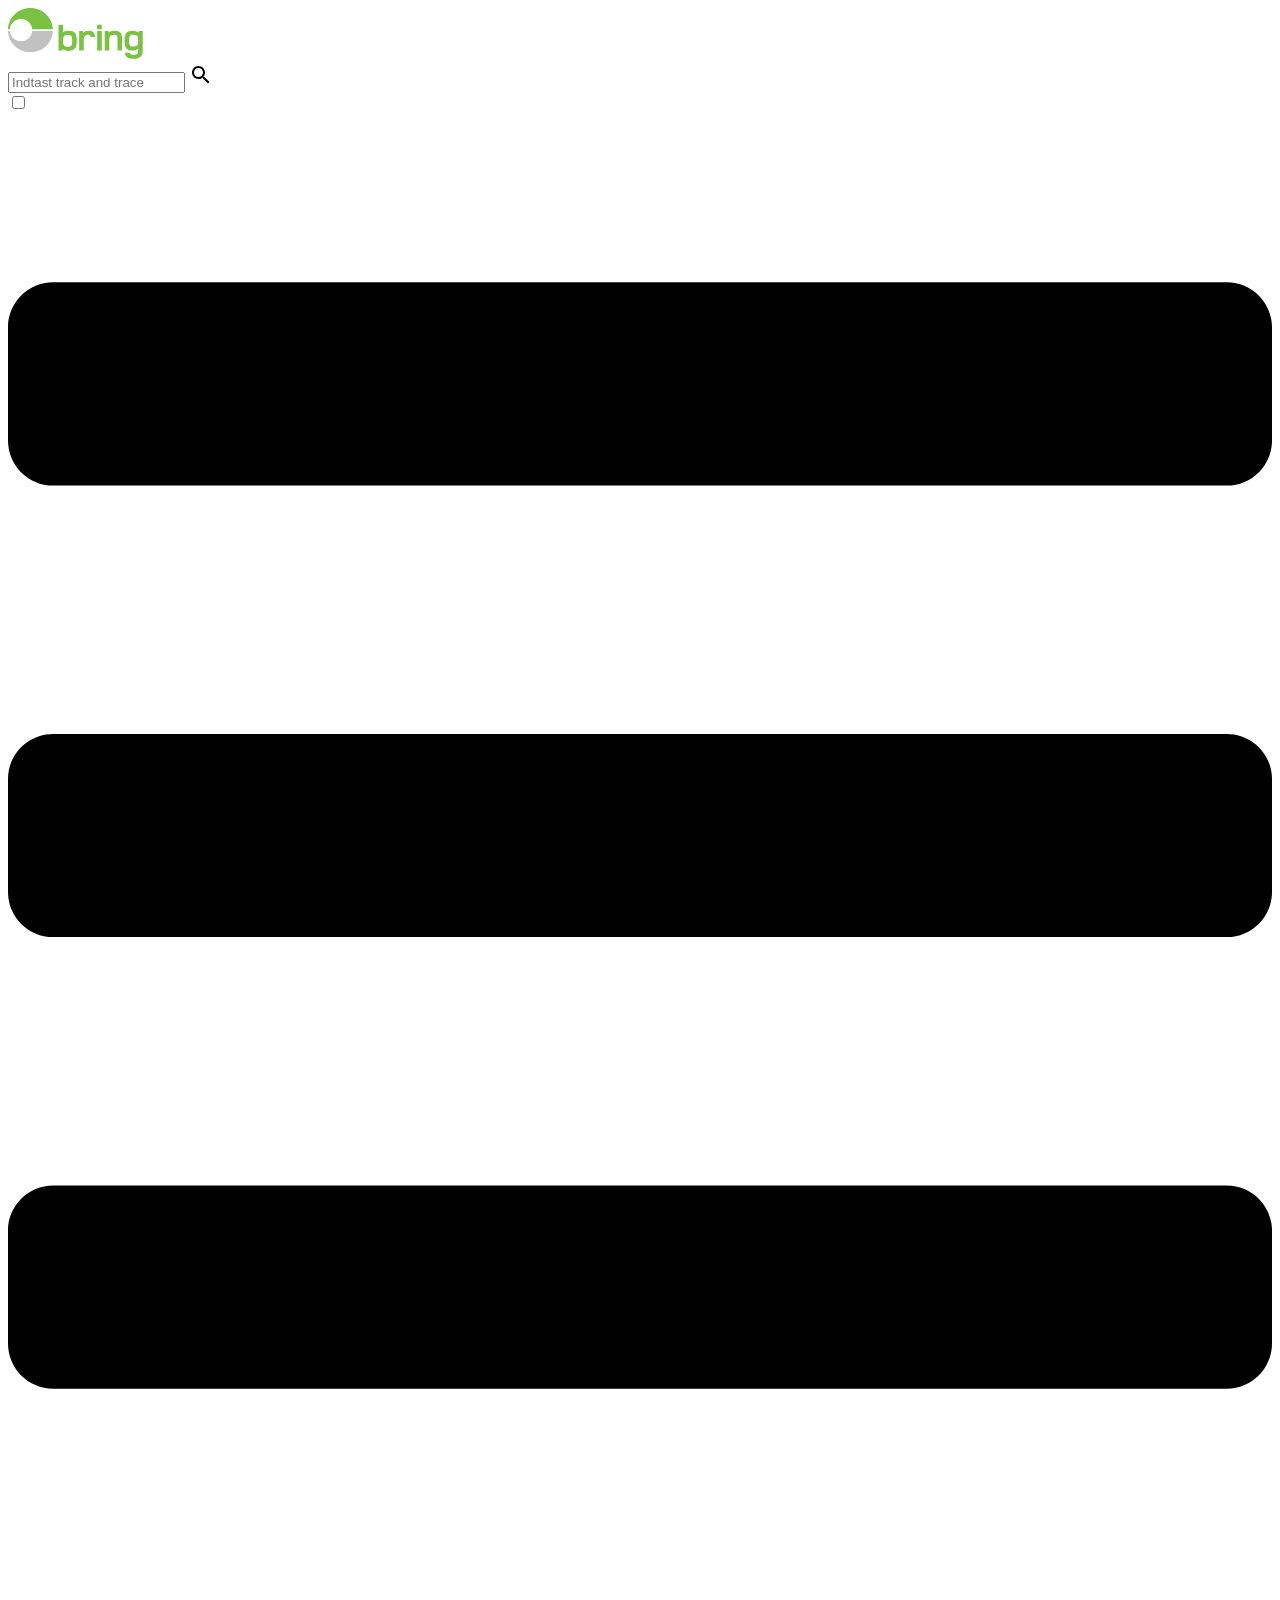
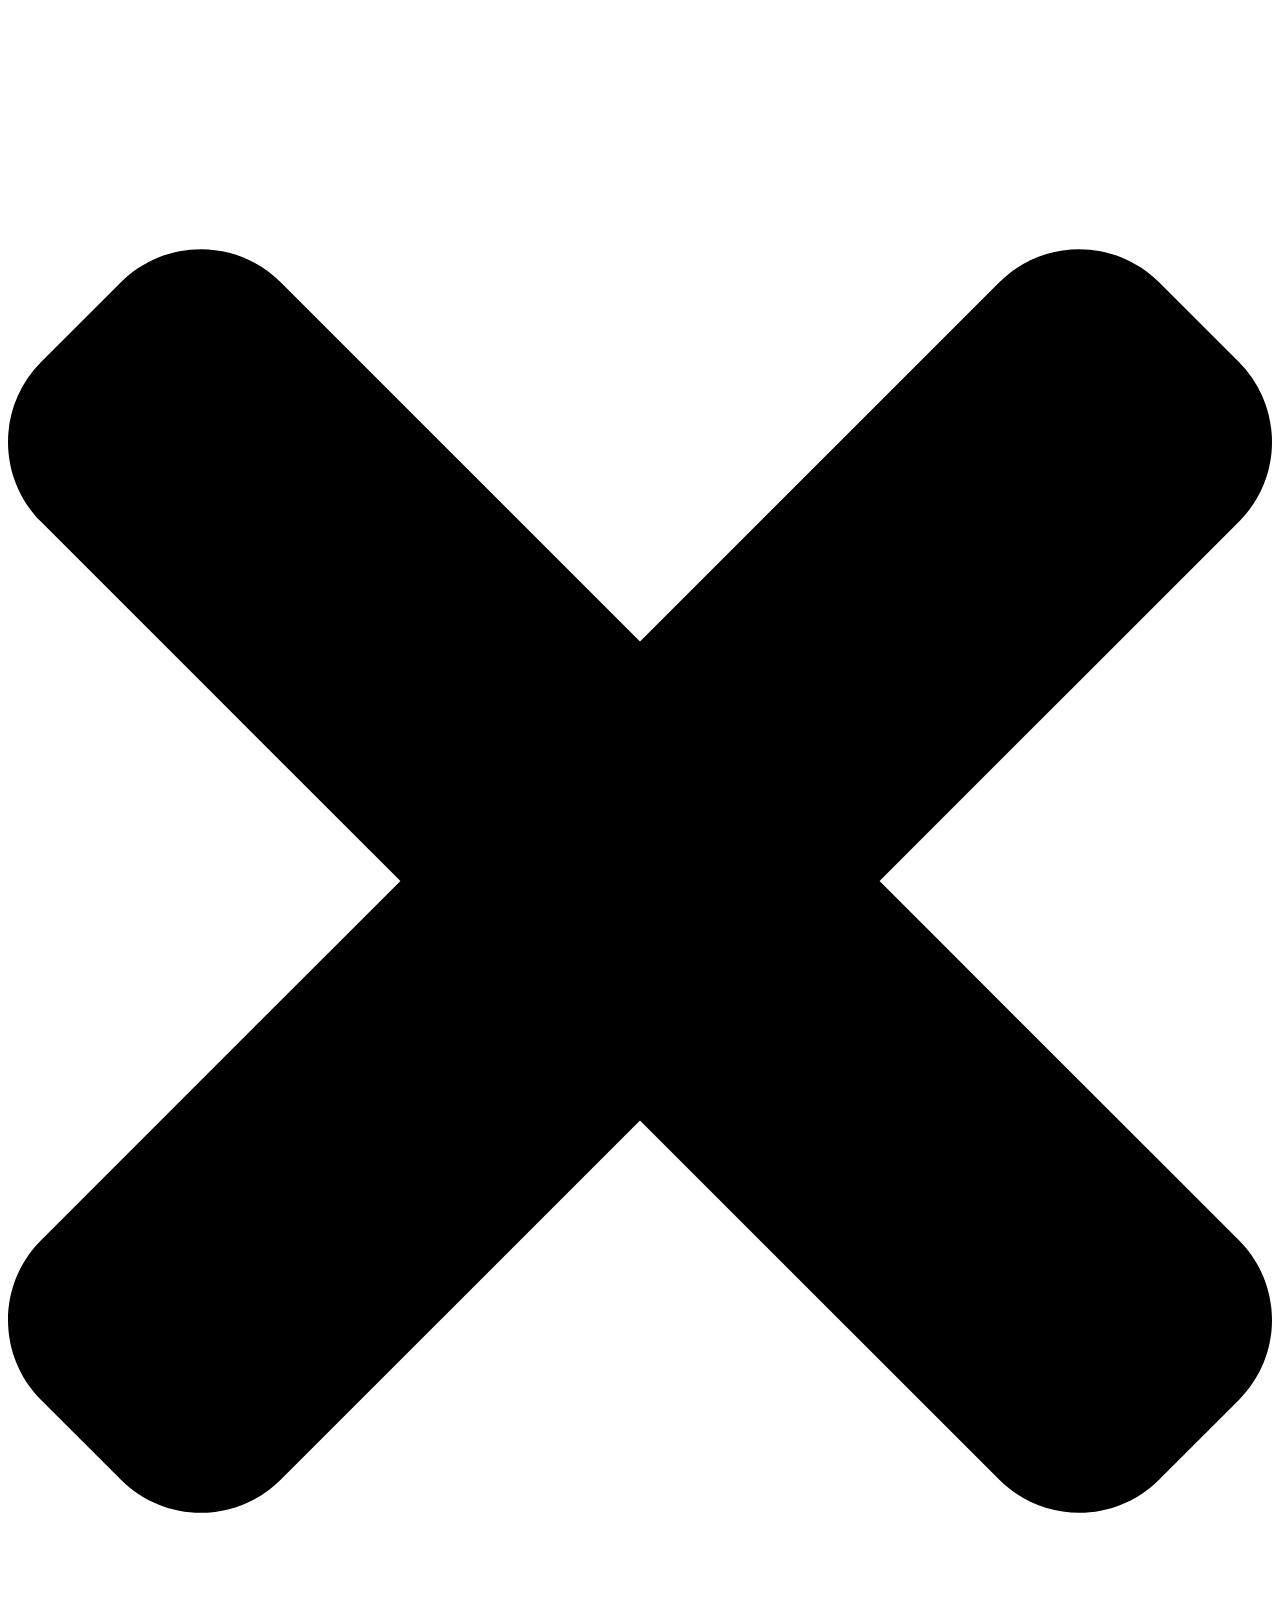
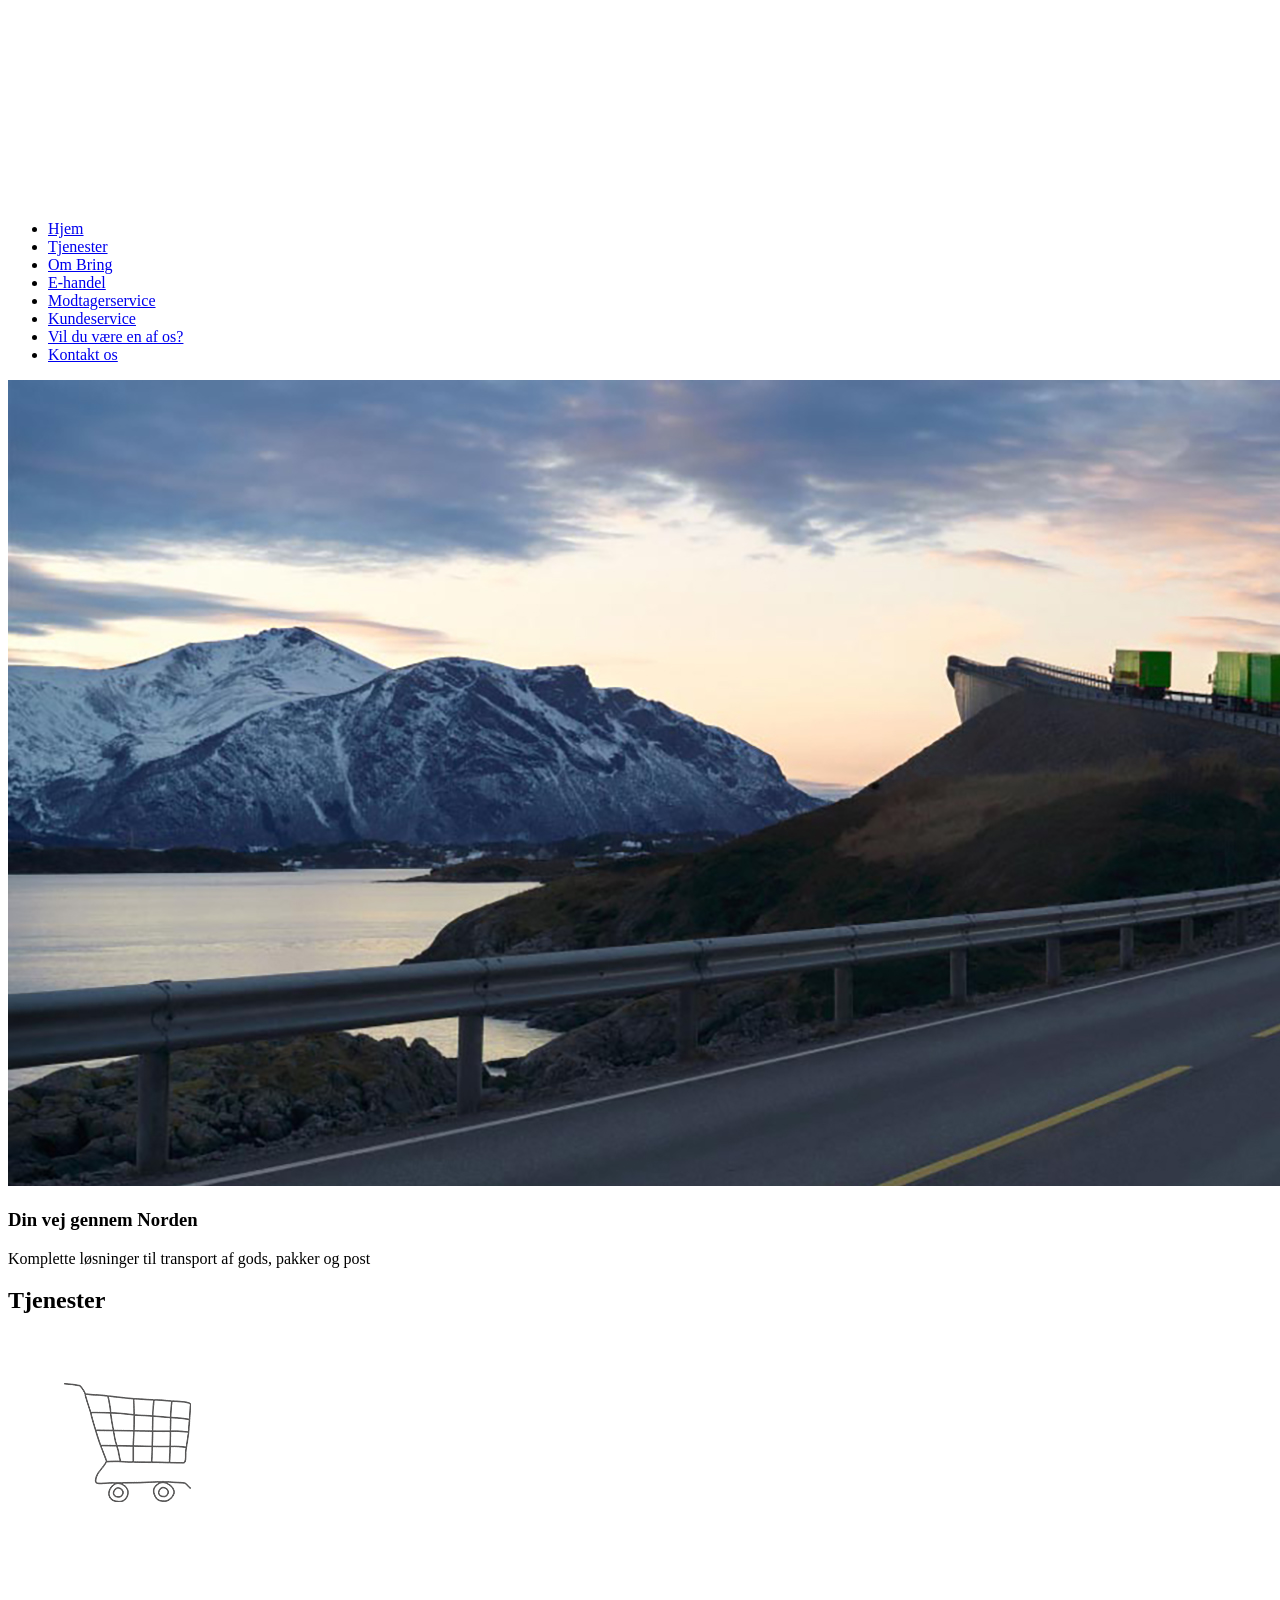
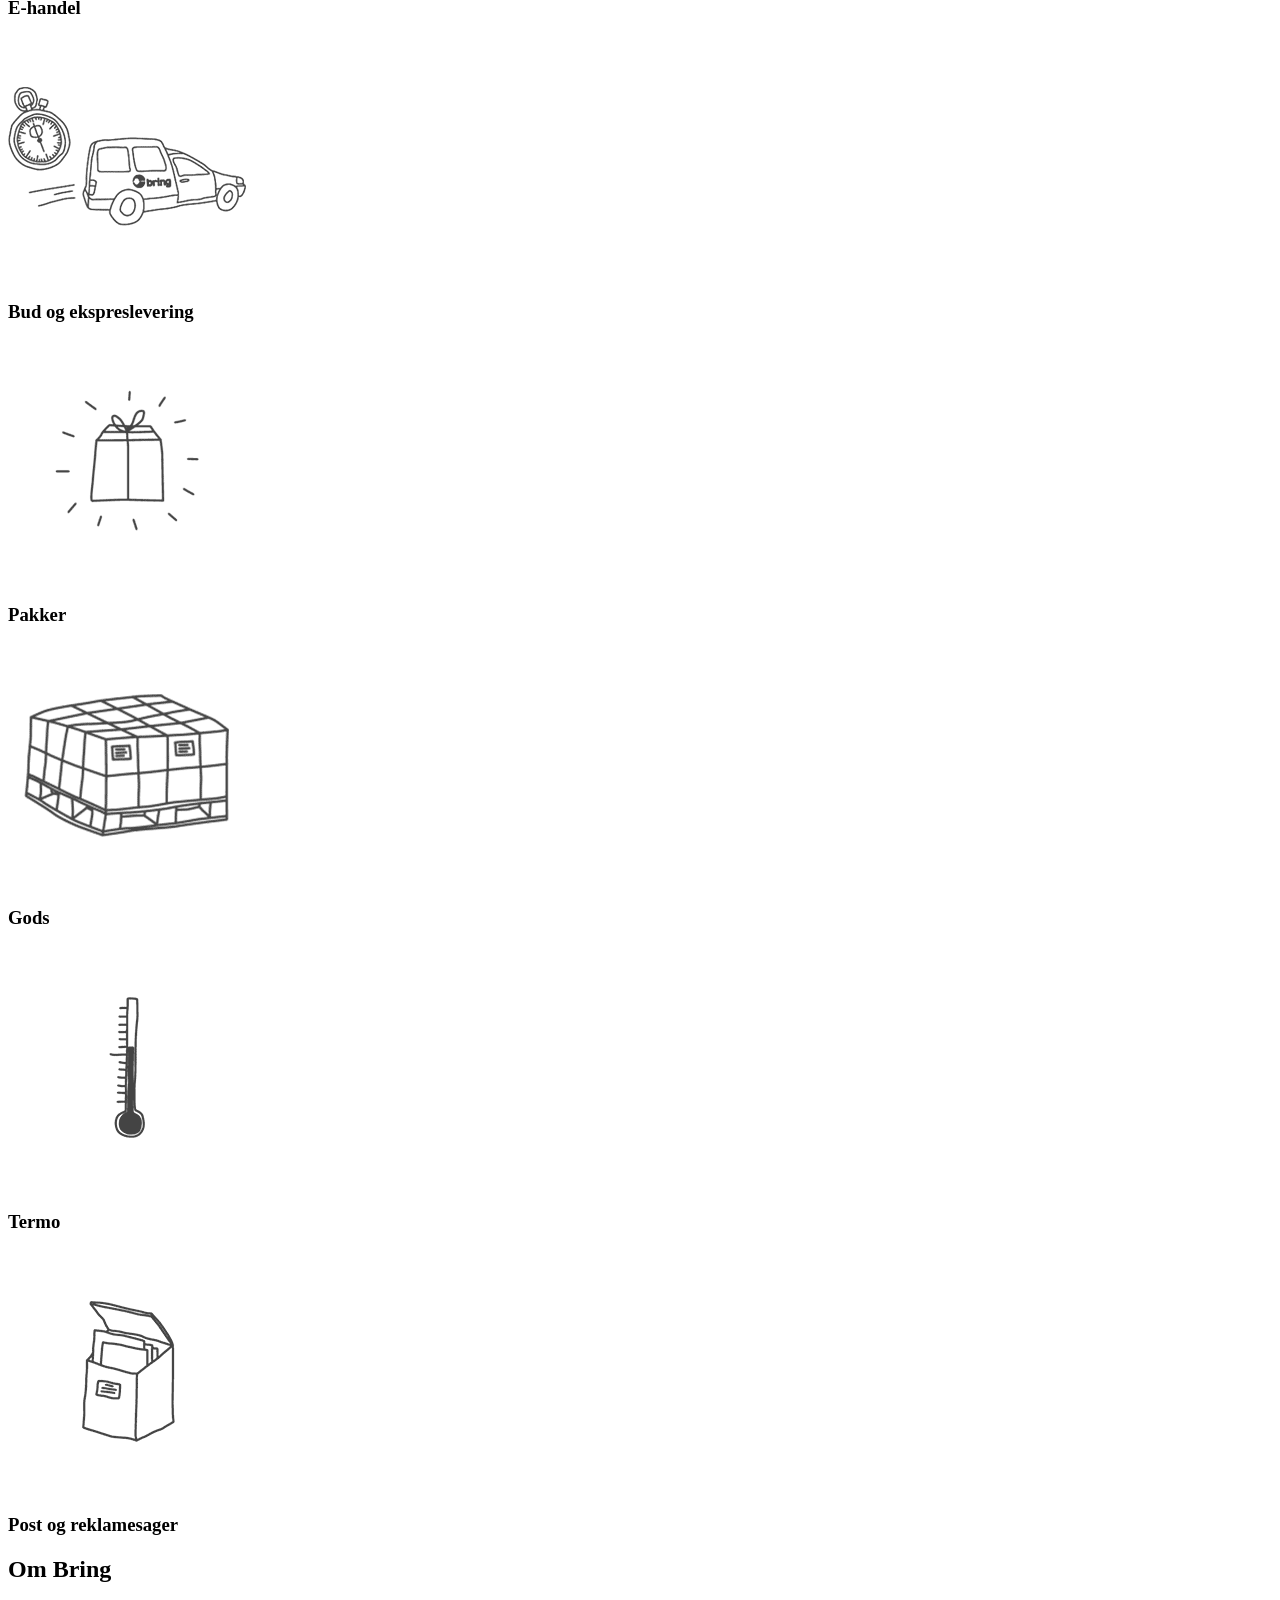
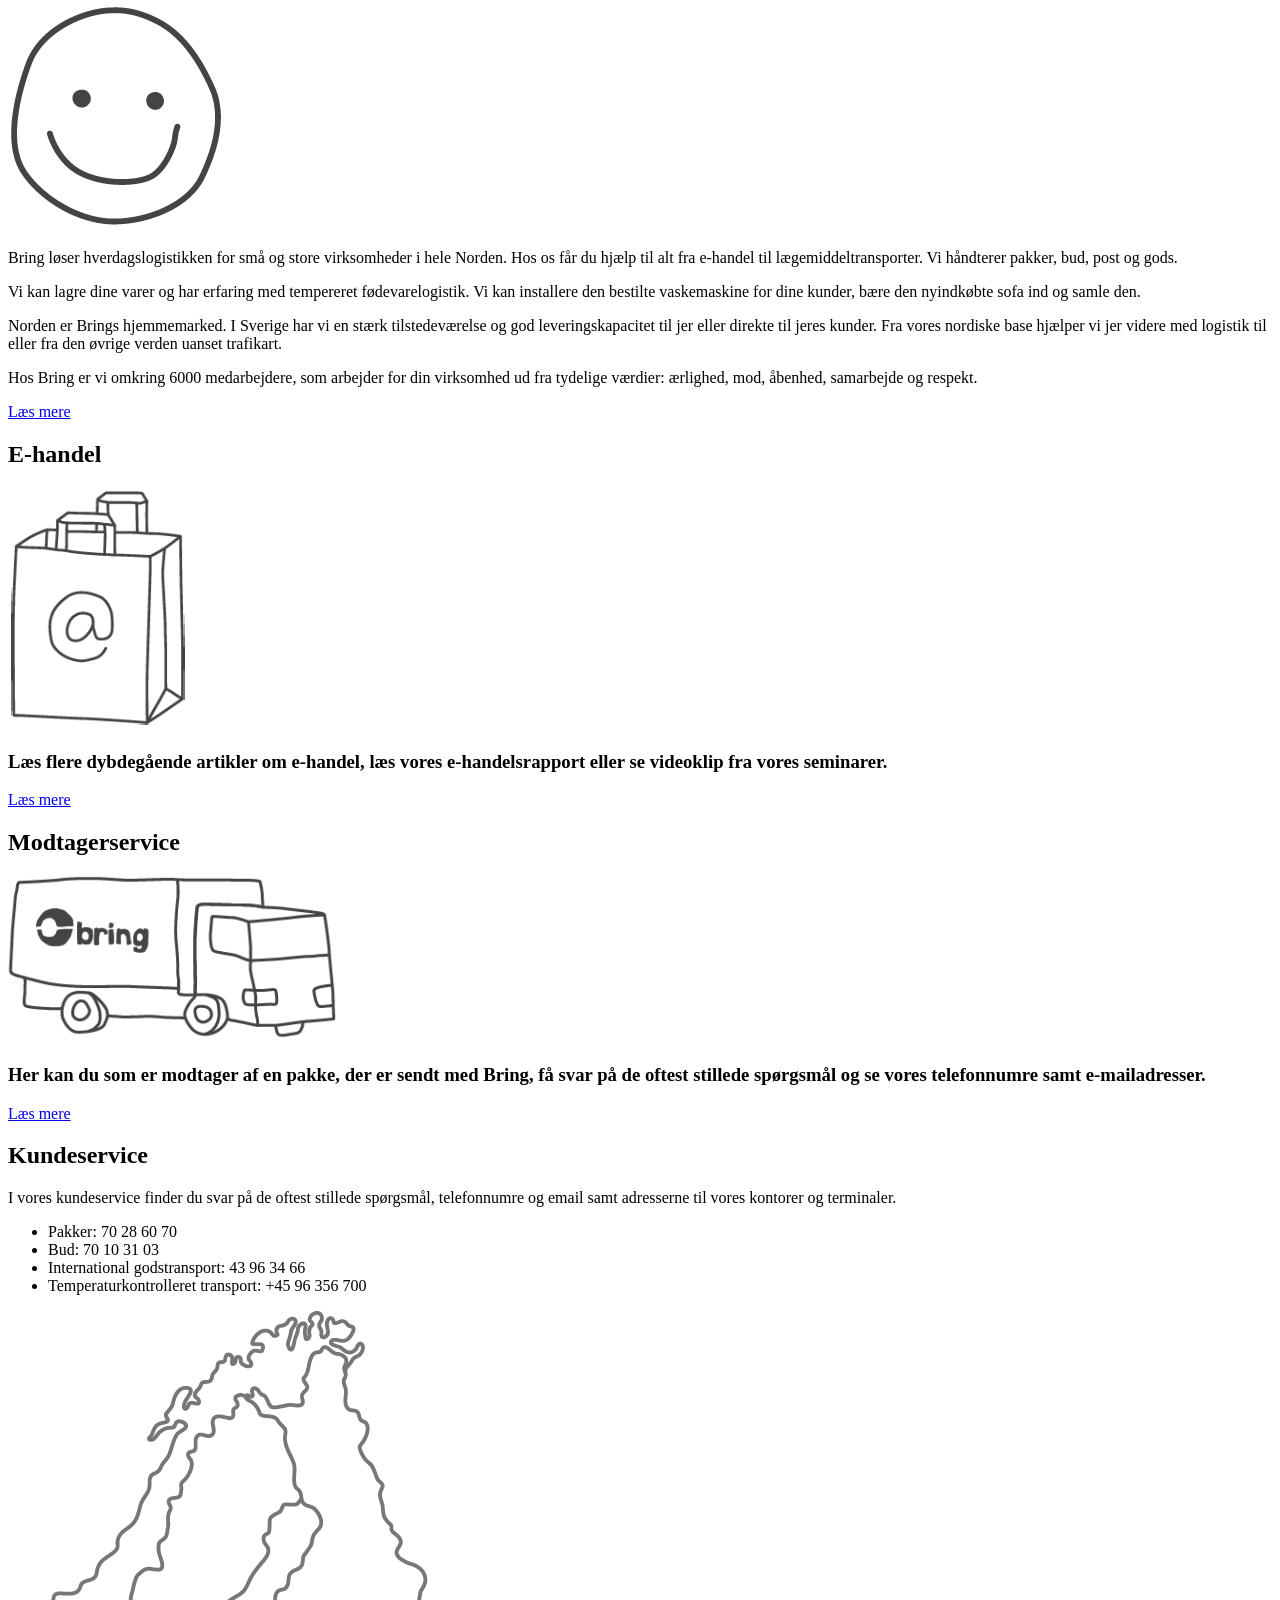
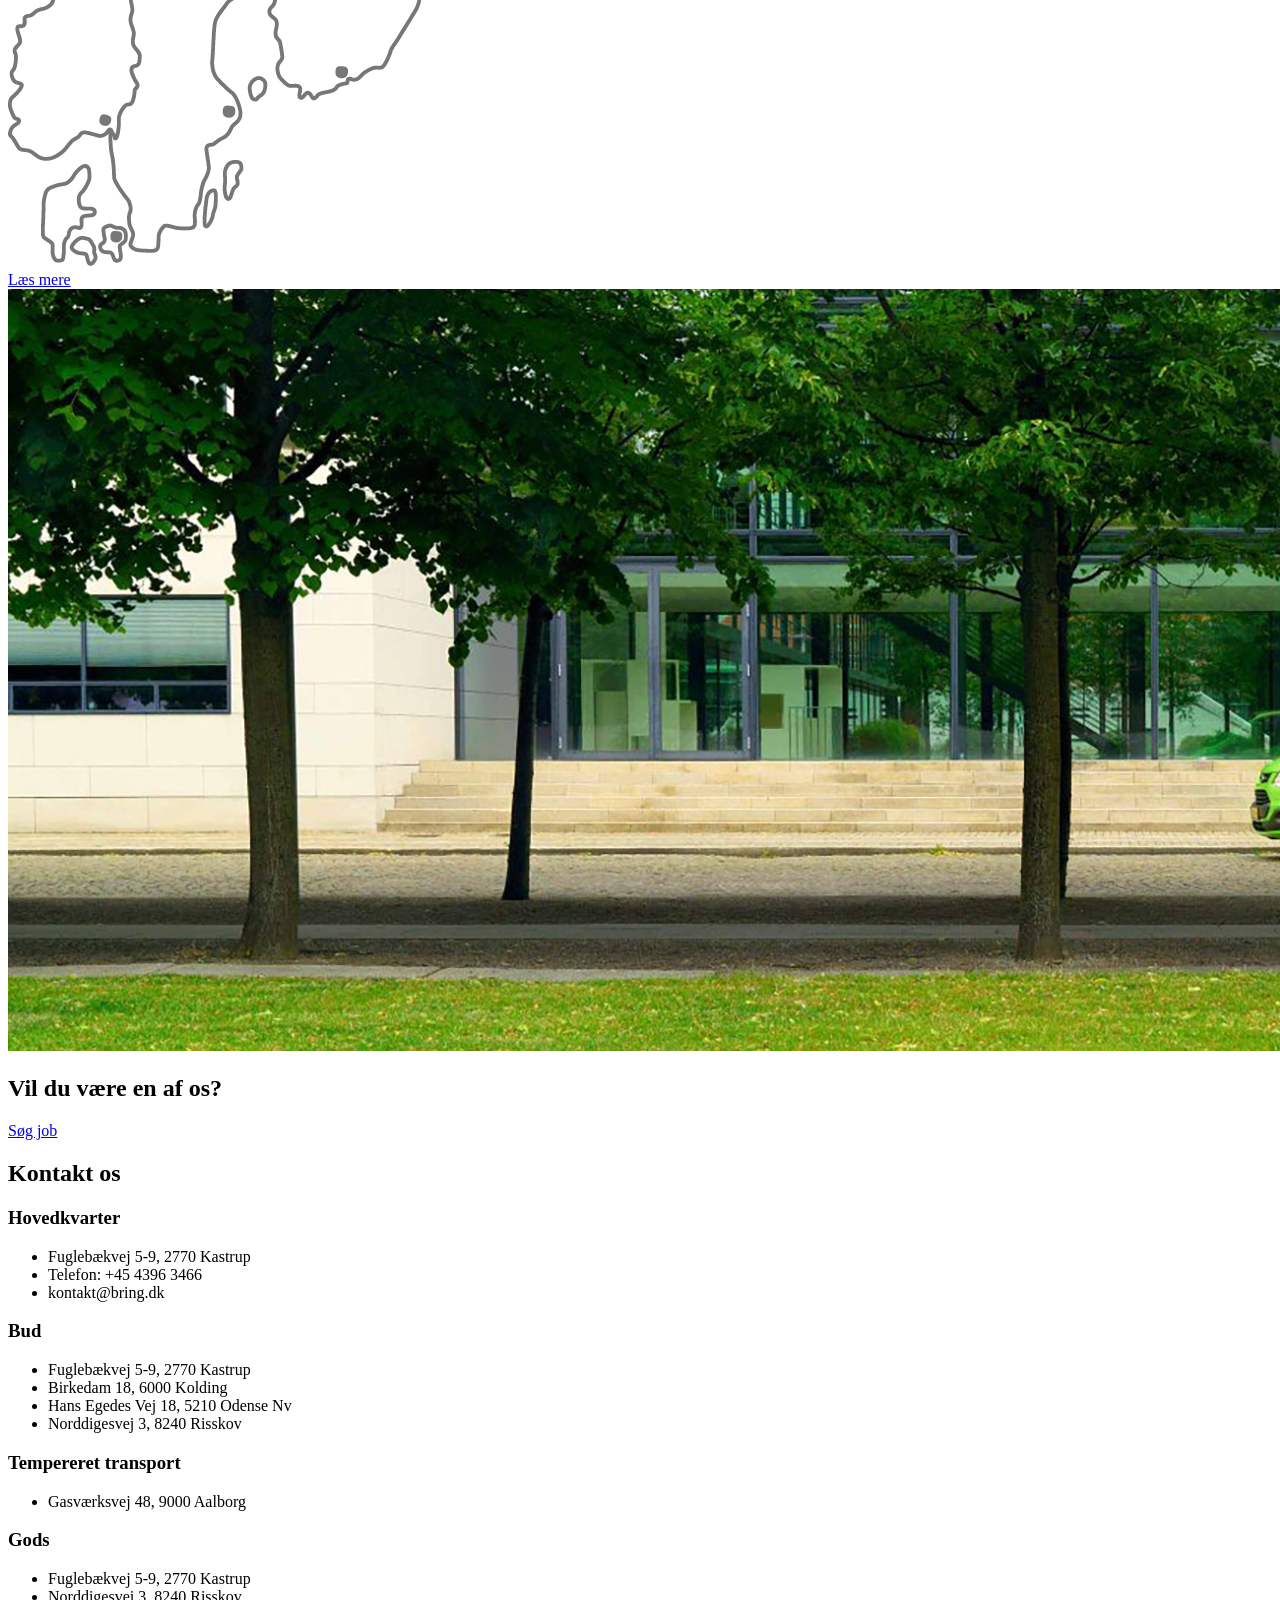
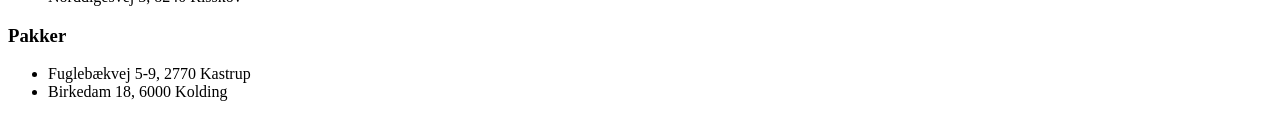
==== html og css/Bring/index.html @ 882b0005 "base" ====
<!DOCTYPE html>
<html lang="en">
<head>
    <meta charset="UTF-8">
    <meta name="viewport" content="width=device-width, initial-scale=1.0">
    <title>Bring Grid og Hamburgermenu</title>
</head>
<body>
    <header>
        <img src="img/logo.svg" alt="bring logo">
        <form method="post">
            <input type="search" name="track" placeholder="Indtast track and trace">
            <input type="image" class="search" value="submit" src="img/baseline-search-24px.svg">
        </form>
        <nav>
            <input type="checkbox" class="menuopener">
            <img src="img/bars-solid.svg" class="menuicon">
            <img src="img/times-solid.svg" class="closeicon">
            <ul>
                <li><a href="#">Hjem</a></li>
                <li><a href="#">Tjenester</a></li>
                <li><a href="#">Om Bring</a></li>
                <li><a href="#">E-handel</a></li>
                <li><a href="#">Modtagerservice</a></li>
                <li><a href="#">Kundeservice</a></li>
                <li><a href="#">Vil du være en af os?</a></li>
                <li><a href="#">Kontakt os</a></li>
            </ul>
        </nav>
    </header>

    <main>
        <section>
            <img src="img/hero-04.jpg" alt="bring transport">
            <article>
                <h1>Din vej gennem Norden</h1>
                <p>Komplette løsninger til transport af gods, pakker og post</p>
            </article>
        </section>
        <section>
            <h2>Tjenester</h2>
            <article class="services">
                <div class="service-item">
                    <img src="img/shopping-cart.png" alt="bring e-handel e-commerce">
                    <h3>E-handel</h3>
                </div>

                <div class="service-item">
                    <img src="img/courier-illustration.png" alt="bud budbringer bring">
                    <h3>Bud og ekspreslevering</h3>
                </div>
                <div class="service-item">
                    <img src="img/parcel-illustration.png" alt="pakker levering post">
                    <h3>Pakker</h3>
                </div>

                <div class="service-item">
                    <img src="img/cargo-illustration.png" alt="gods levering transport">
                    <h3>Gods</h3>
                </div>

                <div class="service-item">
                    <img src="img/tempererat.png" alt="temperatur tempereret gods termo">
                    <h3>Termo</h3>
                </div>
                
                <div class="service-item">
                    <img src="img/mailbox.png" alt="post reklame pakker levering">
                    <h3>Post og reklamesager</h3>
                </div>
            </article>
        </section>        

        <section>
                <h2>Om Bring</h2>

                <img src="img/smiley.png" alt="smiley happy customers glade kunder">

                <article class="columns">
                    <div class="column">
                        <p>Bring løser hverdagslogistikken for små og store virksomheder i hele Norden. Hos os får du hjælp til alt fra e-handel til lægemiddeltransporter. Vi håndterer pakker, bud, post og gods.</p>

                        <p>Vi kan lagre dine varer og har erfaring med tempereret fødevarelogistik. Vi kan installere den bestilte vaskemaskine for dine kunder, bære den nyindkøbte sofa ind og samle den.</p>
                    </div>

                    <div class="column">
                        <p>Norden er Brings hjemmemarked. I Sverige har vi en stærk tilstedeværelse og god leveringskapacitet til jer eller direkte til jeres kunder. Fra vores nordiske base hjælper vi jer videre med logistik til eller fra den øvrige verden uanset trafikart.</p>

                        <p>Hos Bring er vi omkring 6000 medarbejdere, som arbejder for din virksomhed ud fra tydelige værdier: ærlighed, mod, åbenhed, samarbejde og respekt.</p>
                    </div>
                </article>

                <a href="#" class="readmore">Læs mere</a>
            
        </section>
        <section>
            <article>
                <h2>E-handel</h2>

                <img src="img/e-handel.png" alt="bring e-handel">

                <h3>Læs flere dybdegående artikler om e-handel, læs vores e-handelsrapport eller se videoklip fra vores seminarer.</h3>

                <a href="#" class="readmore">Læs mere</a>
            </article>
        </section>
        <section>
            <article>
                <h2>Modtagerservice</h2>

                <img src="img/truck.png" alt="bring modtageservice">

                <h3>Her kan du som er modtager af en pakke, der er sendt med Bring, få svar på de oftest stillede spørgsmål og se vores telefonnumre samt e-mailadresser.</h3>

                <a href="#" class="readmore">Læs mere</a>
            </article>
        </section>
        <section>
            <h2 class="absolute">Kundeservice</h2>
            
            <article class="columns">
                
                <div class="column">
                    <p>I vores kundeservice finder du svar på de oftest stillede spørgsmål, telefonnumre og email samt adresserne til vores kontorer og terminaler.</p>
                    <ul>
                        <li>Pakker: 70 28 60 70</li>
                        <li>Bud: 70 10 31 03</li>
                        <li>International godstransport: 43 96 34 66</li>
                        <li>Temperaturkontrolleret transport: +45 96 356 700</li>
                    </ul>
                </div>

                <div class="column">
                    <img src="img/bring-map-nordic.png" alt="nordic map headquarters">
                </div>
            </article>

            <a href="#" class="readmore">Læs mere</a>
        </section>
        <section>
            <img src="img/budbil-02.jpg" alt="bring budbil">
            <article>
                <h2>Vil du være en af os?</h2>

                <a href="#" class="seekjob">Søg job</a>
            </article>
            
        </section>
        
    </main>
    <footer>
            <h2>Kontakt os</h2>

            <article class="columns">
                <div class="column">
                    <h3>Hovedkvarter</h3>
                    <ul>
                        <li>Fuglebækvej 5-9, 2770 Kastrup</li>
                        <li>Telefon: +45 4396 3466</li>
                        <li>kontakt@bring.dk</li>
                    </ul>
                </div>

                <div class="column">
                    <h3>Bud</h3>
                    <ul>
                        <li>Fuglebækvej 5-9, 2770 Kastrup</li>
                        <li>Birkedam 18, 6000 Kolding</li>
                        <li>Hans Egedes Vej 18, 5210 Odense Nv</li>
                        <li>Norddigesvej 3, 8240 Risskov</li>
                    </ul>

                    <h3>Tempereret transport</h3>
                    <ul>
                        <li>Gasværksvej 48, 9000 Aalborg</li>
                    </ul>
                </div>

                <div class="column">
                    <h3>Gods</h3>
                    <ul>
                        <li>Fuglebækvej 5-9, 2770 Kastrup</li>
                        <li>Norddigesvej 3, 8240 Risskov</li>
                    </ul>

                    <h3>Pakker</h3>
                    <ul>
                        <li>Fuglebækvej 5-9, 2770 Kastrup</li>
                        <li>Birkedam 18, 6000 Kolding</li>
                    </ul>
                </div>
            </article>
    </footer>
</body>
</html>
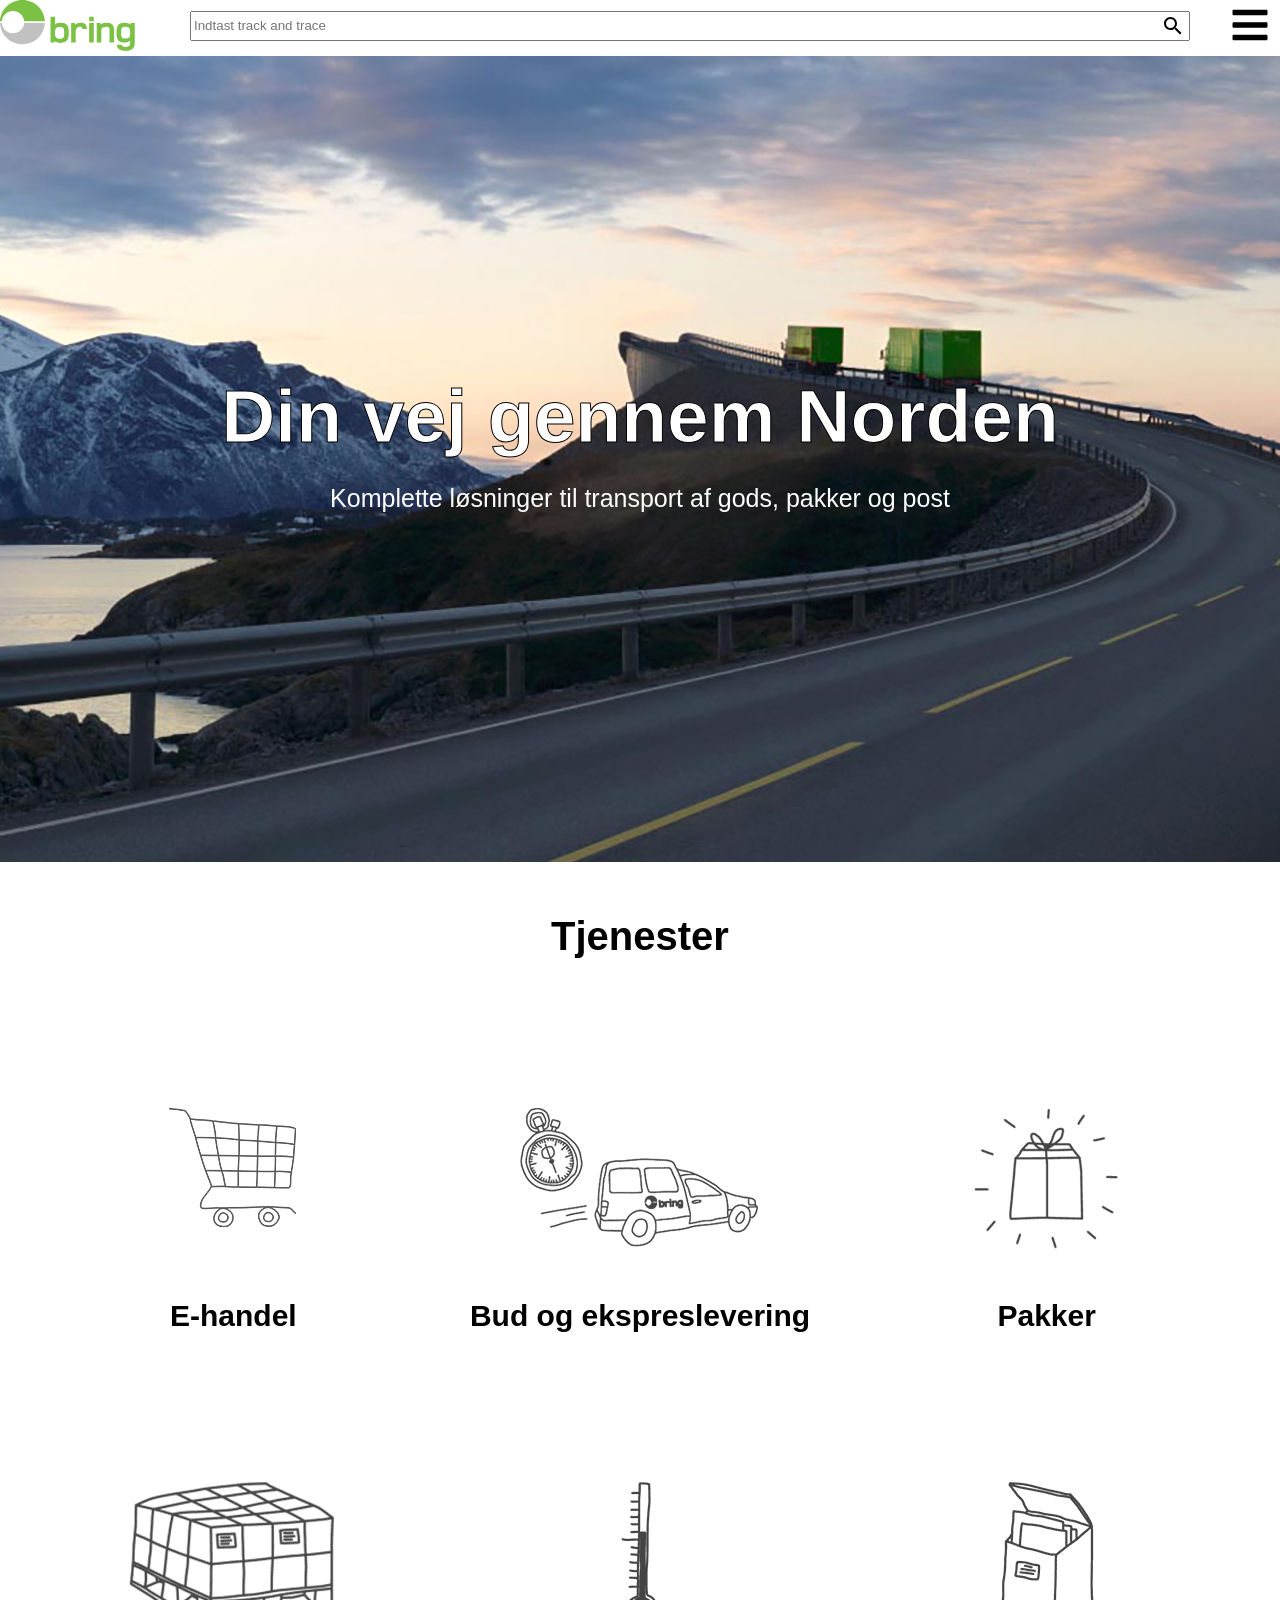
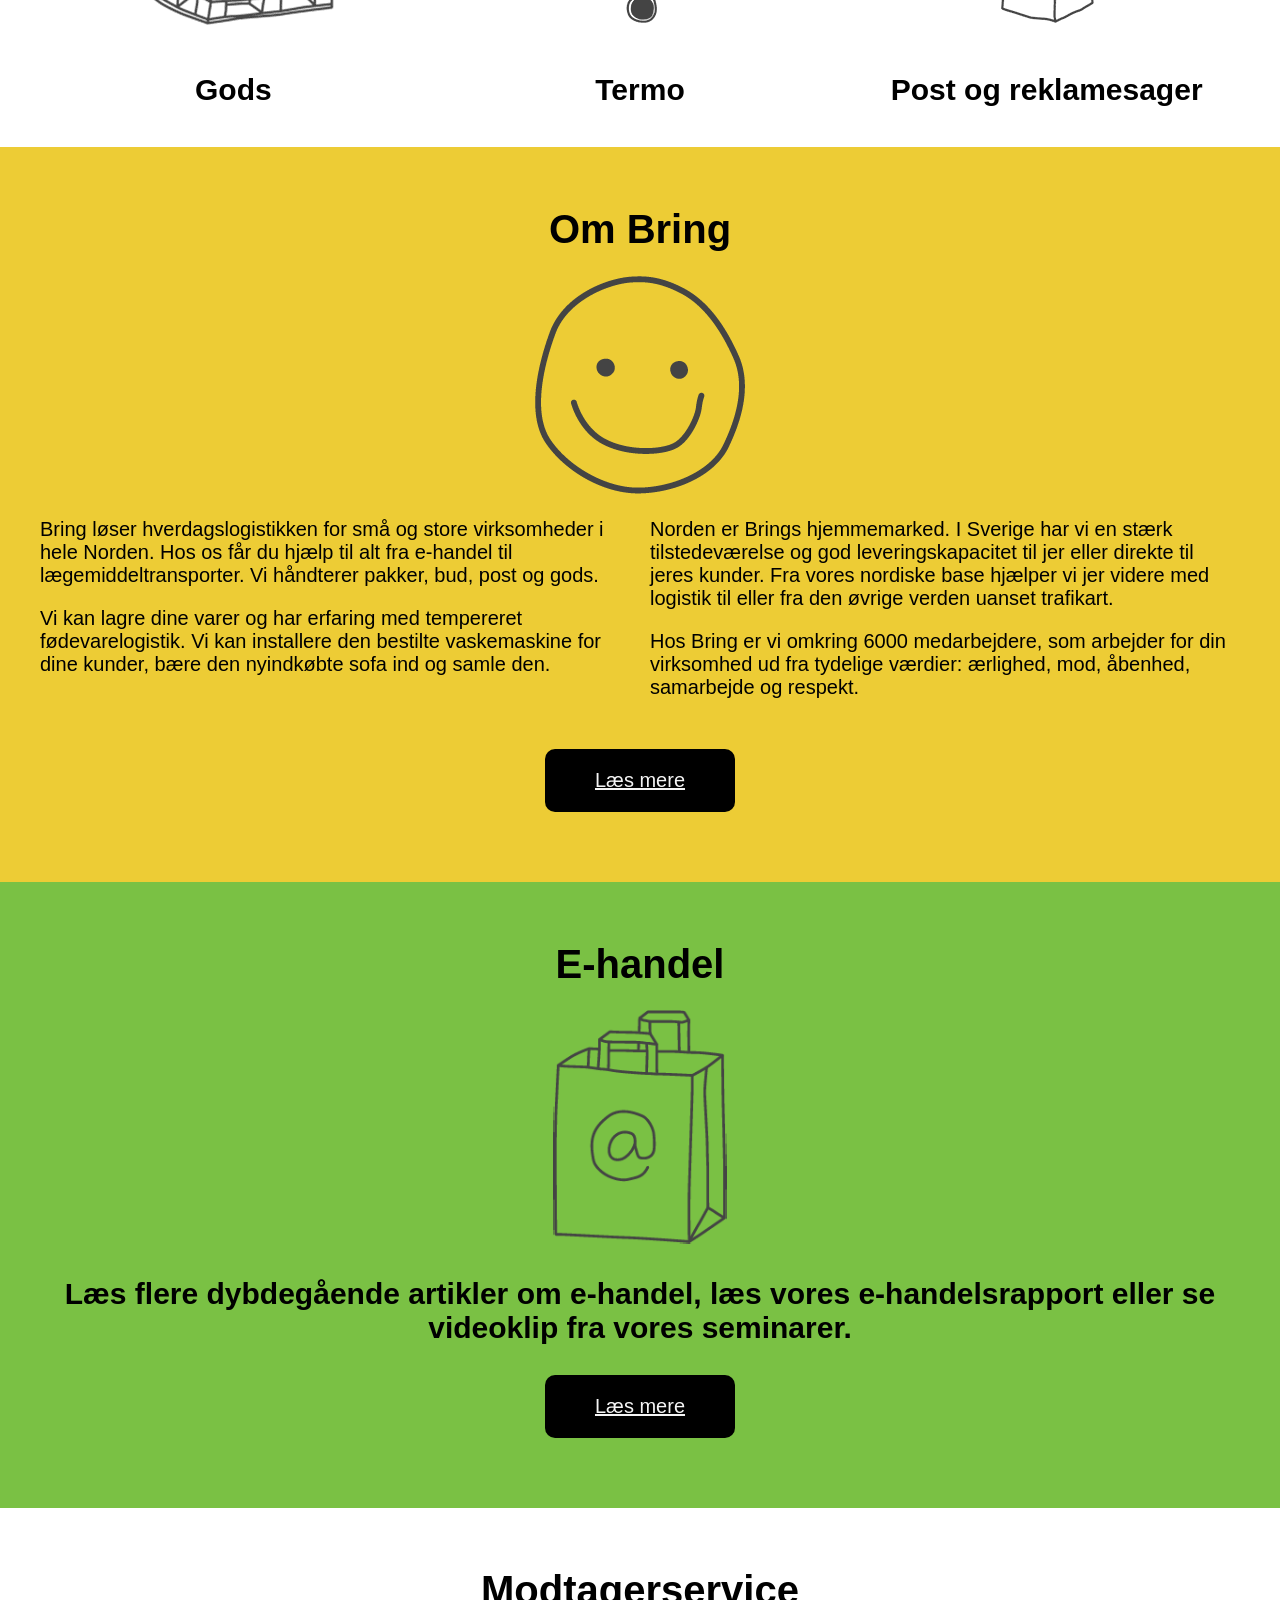
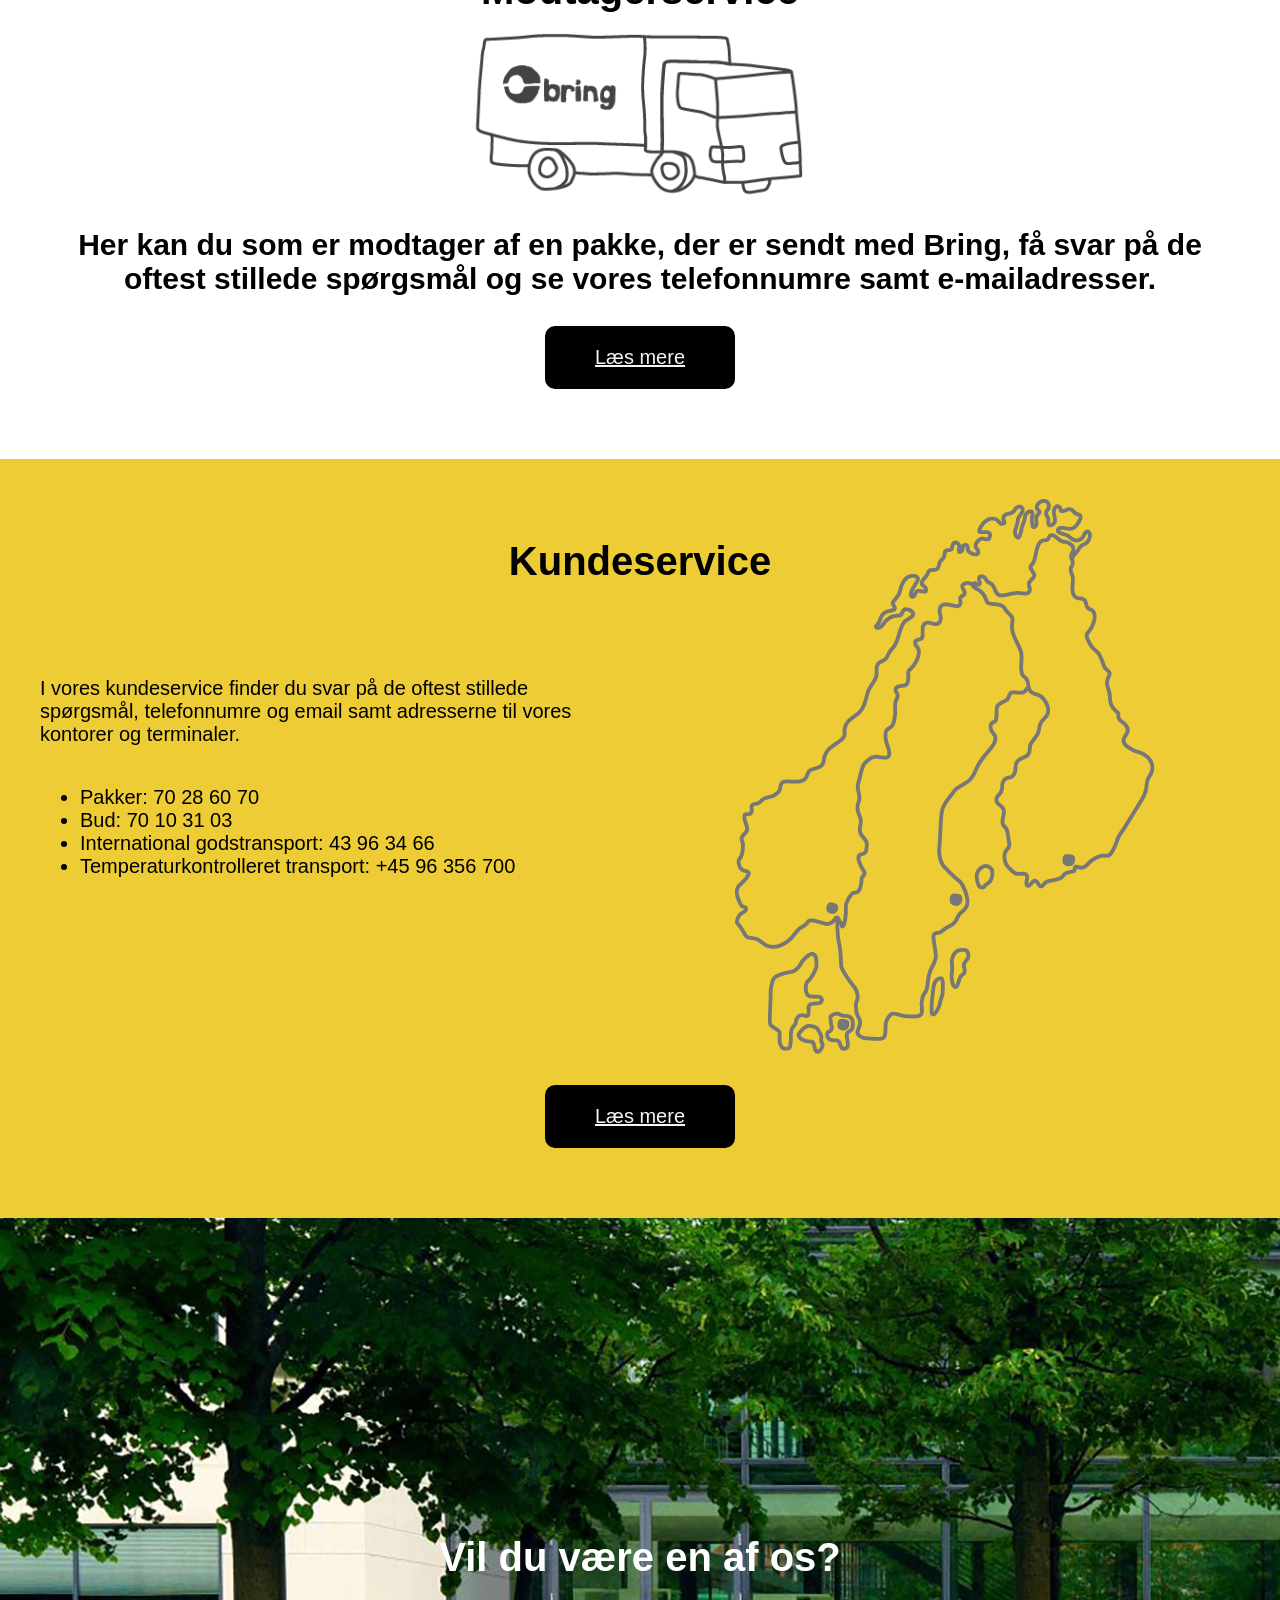
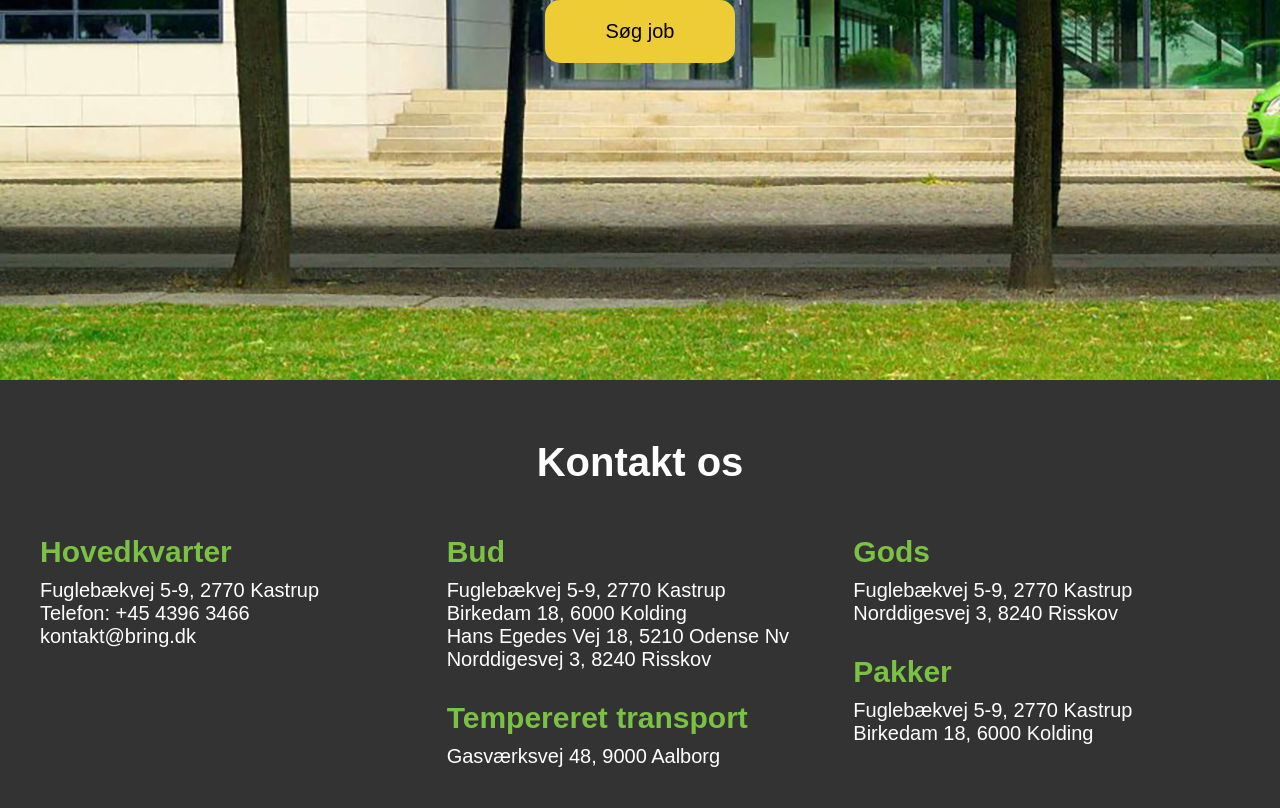
==== commit e1663428: "main style + desktop + phone made" ====
--- a/html og css/Bring/index.html
+++ b/html og css/Bring/index.html
@@ -1,13 +1,18 @@
 <!DOCTYPE html>
 <html lang="en">
+
 <head>
     <meta charset="UTF-8">
     <meta name="viewport" content="width=device-width, initial-scale=1.0">
+    <link rel="stylesheet" href="css/style.css">
+    <link rel="stylesheet" href="css/phone.css" media="screen and (max-width:800px)">
+    <link rel="stylesheet" href="css/desktop.css" media="screen and (min-width:801px)">
     <title>Bring Grid og Hamburgermenu</title>
 </head>
+
 <body>
     <header>
-        <img src="img/logo.svg" alt="bring logo">
+        <img src="img/logo.svg" alt="bring logo" id="logo-img">
         <form method="post">
             <input type="search" name="track" placeholder="Indtast track and trace">
             <input type="image" class="search" value="submit" src="img/baseline-search-24px.svg">
@@ -37,9 +42,9 @@
                 <p>Komplette løsninger til transport af gods, pakker og post</p>
             </article>
         </section>
-        <section>
+        <section >
             <h2>Tjenester</h2>
-            <article class="services">
+            <article class="services grid grid-three-columns">
                 <div class="service-item">
                     <img src="img/shopping-cart.png" alt="bring e-handel e-commerce">
                     <h3>E-handel</h3>
@@ -63,65 +68,76 @@
                     <img src="img/tempererat.png" alt="temperatur tempereret gods termo">
                     <h3>Termo</h3>
                 </div>
-                
+
                 <div class="service-item">
                     <img src="img/mailbox.png" alt="post reklame pakker levering">
                     <h3>Post og reklamesager</h3>
                 </div>
             </article>
-        </section>        
-
-        <section>
-                <h2>Om Bring</h2>
-
-                <img src="img/smiley.png" alt="smiley happy customers glade kunder">
-
-                <article class="columns">
-                    <div class="column">
-                        <p>Bring løser hverdagslogistikken for små og store virksomheder i hele Norden. Hos os får du hjælp til alt fra e-handel til lægemiddeltransporter. Vi håndterer pakker, bud, post og gods.</p>
-
-                        <p>Vi kan lagre dine varer og har erfaring med tempereret fødevarelogistik. Vi kan installere den bestilte vaskemaskine for dine kunder, bære den nyindkøbte sofa ind og samle den.</p>
-                    </div>
-
-                    <div class="column">
-                        <p>Norden er Brings hjemmemarked. I Sverige har vi en stærk tilstedeværelse og god leveringskapacitet til jer eller direkte til jeres kunder. Fra vores nordiske base hjælper vi jer videre med logistik til eller fra den øvrige verden uanset trafikart.</p>
-
-                        <p>Hos Bring er vi omkring 6000 medarbejdere, som arbejder for din virksomhed ud fra tydelige værdier: ærlighed, mod, åbenhed, samarbejde og respekt.</p>
-                    </div>
-                </article>
+        </section>
+
+        <section id="about-us" class="yellow">
+            <h2>Om Bring</h2>
+
+            <img src="img/smiley.png" alt="smiley happy customers glade kunder">
+
+            <article class="columns grid grid-two-columns">
+                <div class="column">
+                    <p>Bring løser hverdagslogistikken for små og store virksomheder i hele Norden. Hos os får du hjælp
+                        til alt fra e-handel til lægemiddeltransporter. Vi håndterer pakker, bud, post og gods.</p>
+
+                    <p>Vi kan lagre dine varer og har erfaring med tempereret fødevarelogistik. Vi kan installere den
+                        bestilte vaskemaskine for dine kunder, bære den nyindkøbte sofa ind og samle den.</p>
+                </div>
+
+                <div class="column">
+                    <p>Norden er Brings hjemmemarked. I Sverige har vi en stærk tilstedeværelse og god
+                        leveringskapacitet til jer eller direkte til jeres kunder. Fra vores nordiske base hjælper vi
+                        jer videre med logistik til eller fra den øvrige verden uanset trafikart.</p>
+
+                    <p>Hos Bring er vi omkring 6000 medarbejdere, som arbejder for din virksomhed ud fra tydelige
+                        værdier: ærlighed, mod, åbenhed, samarbejde og respekt.</p>
+                </div>
+            </article>
+
+            <a href="#" class="readmore">Læs mere</a>
+
+        </section>
+
+        <section id="shop" class="green">
+            <article>
+                <h2>E-handel</h2>
+
+                <img src="img/e-handel.png" alt="bring e-handel">
+
+                <h3>Læs flere dybdegående artikler om e-handel, læs vores e-handelsrapport eller se videoklip fra vores
+                    seminarer.</h3>
 
                 <a href="#" class="readmore">Læs mere</a>
-            
-        </section>
-        <section>
-            <article>
-                <h2>E-handel</h2>
-
-                <img src="img/e-handel.png" alt="bring e-handel">
-
-                <h3>Læs flere dybdegående artikler om e-handel, læs vores e-handelsrapport eller se videoklip fra vores seminarer.</h3>
+            </article>
+        </section>
+
+        <section id="receive">
+            <article>
+                <h2>Modtagerservice</h2>
+
+                <img src="img/truck.png" alt="bring modtageservice">
+
+                <h3>Her kan du som er modtager af en pakke, der er sendt med Bring, få svar på de oftest stillede
+                    spørgsmål og se vores telefonnumre samt e-mailadresser.</h3>
 
                 <a href="#" class="readmore">Læs mere</a>
             </article>
         </section>
-        <section>
-            <article>
-                <h2>Modtagerservice</h2>
-
-                <img src="img/truck.png" alt="bring modtageservice">
-
-                <h3>Her kan du som er modtager af en pakke, der er sendt med Bring, få svar på de oftest stillede spørgsmål og se vores telefonnumre samt e-mailadresser.</h3>
-
-                <a href="#" class="readmore">Læs mere</a>
-            </article>
-        </section>
-        <section>
+
+        <section id="customer-service" class="yellow">
             <h2 class="absolute">Kundeservice</h2>
-            
-            <article class="columns">
-                
-                <div class="column">
-                    <p>I vores kundeservice finder du svar på de oftest stillede spørgsmål, telefonnumre og email samt adresserne til vores kontorer og terminaler.</p>
+
+            <article class="columns grid grid-two-columns">
+
+                <div class="column">
+                    <p>I vores kundeservice finder du svar på de oftest stillede spørgsmål, telefonnumre og email samt
+                        adresserne til vores kontorer og terminaler.</p>
                     <ul>
                         <li>Pakker: 70 28 60 70</li>
                         <li>Bud: 70 10 31 03</li>
@@ -137,59 +153,61 @@
 
             <a href="#" class="readmore">Læs mere</a>
         </section>
-        <section>
+
+        <section id="join-us" class="grid">
             <img src="img/budbil-02.jpg" alt="bring budbil">
             <article>
                 <h2>Vil du være en af os?</h2>
 
-                <a href="#" class="seekjob">Søg job</a>
-            </article>
-            
-        </section>
-        
+                <a href="#" class="seekjob yellow">Søg job</a>
+            </article>
+
+        </section>
+
     </main>
     <footer>
-            <h2>Kontakt os</h2>
-
-            <article class="columns">
-                <div class="column">
-                    <h3>Hovedkvarter</h3>
-                    <ul>
-                        <li>Fuglebækvej 5-9, 2770 Kastrup</li>
-                        <li>Telefon: +45 4396 3466</li>
-                        <li>kontakt@bring.dk</li>
-                    </ul>
-                </div>
-
-                <div class="column">
-                    <h3>Bud</h3>
-                    <ul>
-                        <li>Fuglebækvej 5-9, 2770 Kastrup</li>
-                        <li>Birkedam 18, 6000 Kolding</li>
-                        <li>Hans Egedes Vej 18, 5210 Odense Nv</li>
-                        <li>Norddigesvej 3, 8240 Risskov</li>
-                    </ul>
-
-                    <h3>Tempereret transport</h3>
-                    <ul>
-                        <li>Gasværksvej 48, 9000 Aalborg</li>
-                    </ul>
-                </div>
-
-                <div class="column">
-                    <h3>Gods</h3>
-                    <ul>
-                        <li>Fuglebækvej 5-9, 2770 Kastrup</li>
-                        <li>Norddigesvej 3, 8240 Risskov</li>
-                    </ul>
-
-                    <h3>Pakker</h3>
-                    <ul>
-                        <li>Fuglebækvej 5-9, 2770 Kastrup</li>
-                        <li>Birkedam 18, 6000 Kolding</li>
-                    </ul>
-                </div>
-            </article>
+        <h2>Kontakt os</h2>
+
+        <article class="columns grid grid-three-columns">
+            <div class="column">
+                <h3>Hovedkvarter</h3>
+                <ul>
+                    <li>Fuglebækvej 5-9, 2770 Kastrup</li>
+                    <li>Telefon: +45 4396 3466</li>
+                    <li>kontakt@bring.dk</li>
+                </ul>
+            </div>
+
+            <div class="column">
+                <h3>Bud</h3>
+                <ul>
+                    <li>Fuglebækvej 5-9, 2770 Kastrup</li>
+                    <li>Birkedam 18, 6000 Kolding</li>
+                    <li>Hans Egedes Vej 18, 5210 Odense Nv</li>
+                    <li>Norddigesvej 3, 8240 Risskov</li>
+                </ul>
+
+                <h3>Tempereret transport</h3>
+                <ul>
+                    <li>Gasværksvej 48, 9000 Aalborg</li>
+                </ul>
+            </div>
+
+            <div class="column">
+                <h3>Gods</h3>
+                <ul>
+                    <li>Fuglebækvej 5-9, 2770 Kastrup</li>
+                    <li>Norddigesvej 3, 8240 Risskov</li>
+                </ul>
+
+                <h3>Pakker</h3>
+                <ul>
+                    <li>Fuglebækvej 5-9, 2770 Kastrup</li>
+                    <li>Birkedam 18, 6000 Kolding</li>
+                </ul>
+            </div>
+        </article>
     </footer>
 </body>
+
 </html>
--- a/html og css/Bring/css/style.css
+++ b/html og css/Bring/css/style.css
@@ -0,0 +1,399 @@
+:root {
+    font-size: 125%; /* 20 px */
+}
+
+/*  base styling  */
+
+body {
+    margin: 0;
+    padding: 0;
+    height: 100%;
+    min-height: 100vh;
+    max-width: 100vw;
+    max-width: 100dvw;
+    font-family: sans-serif;
+    overflow-x: hidden;
+}
+
+img {
+    display: block;
+    max-width: 100%;
+}
+
+h1, h2, h3{
+    text-align: center;
+}
+
+p {
+    font-size: 100%;
+}
+
+h2 {
+    font-size: 200%;
+    margin: 1rem auto;
+}
+
+h3 {
+    font-size: 150%;
+}
+
+
+
+/*----------------*/
+/* header content */
+/*----------------*/
+
+header {
+    /* display: flex; */
+    display: grid;
+    grid-template-areas:
+    'logo search .';
+    grid-template-columns: 150px 1fr 50px;
+    gap: 10px;
+    padding-bottom: 5px;
+}
+
+#logo-img{
+    grid-area: logo;
+}
+
+/* search */
+header form {
+    position: relative;
+    max-width: 1000px; 
+    /* width: 50%; */
+    /* height: fit-content;  removed all due to header being changed to grid */
+     left: 50%;  
+     transform: translateX(-50%); 
+    /* margin-right: 50px; */
+    align-self: center;
+    grid-area: search;
+}
+
+header form input[name=track] {
+    width: 100%;
+    height: 30px;
+}
+
+header form .search {
+    position: absolute;
+    right: 5px;
+    top: 50%;
+    transform: translateY(-50%);
+}
+
+nav {
+    display: flex;
+    position: absolute; /*used to not make the stuff look all weird in the header*/
+    flex-direction: column;
+    right: 0;
+    min-height: 40px;
+    min-width: 40px;
+}
+
+nav ul {
+    display: none;    
+    margin-top: 57px;
+    animation: my-dropdown-animation 1s
+}
+
+nav a {
+    color: black;
+    text-decoration: none;
+}
+
+/* animation for dropdown*/
+@keyframes my-dropdown-animation {
+    0% {
+        opacity: 0; 
+        transition: 1s;
+    }
+    100% {
+        opacity: 1; 
+        transition: 1s;
+    }
+}
+
+/* hamburger menu */
+.menuicon, .menuopener {
+    position: absolute;
+    height: 40px;
+    width: 40px;
+    top: 5px;
+    right: 10px;
+}
+
+.menuopener {
+    opacity: 0;
+    z-index: 5;
+}
+
+.menuicon {
+    transition: opacity 500ms, height 1000ms, width 1000ms;
+}
+
+.closeicon {
+    position: absolute;
+    opacity: 0;
+    width: 0px;
+    height: 0px;
+    top: 5px;
+    right: 10px;
+    transition: opacity 500ms, height 1000ms, width 1000ms;
+}
+
+/* menu opened functions */
+.menuopener:checked ~ .closeicon {
+    opacity: 1;
+    height: 40px;
+    width: 40px;
+    
+}
+
+.menuopener:checked ~ .menuicon {
+    opacity: 0;
+    height: 0;
+    width: 0;
+}
+
+.menuopener:checked ~ ul {
+    display: flex;
+    flex-direction: column;
+    animation:my-dropdown-animation 1s;
+    width: 100vw;
+    width: 100dvw;
+    min-height: 100vh;
+    min-height: 100dvh;
+    z-index: 5;
+    background-color: #ffffffee ;
+    overflow-y:visible;
+}
+
+.menuopener:checked ~ ul li {
+    display: block;
+    animation: my-dropdown-animation 1s;
+    z-index: 6;
+    list-style-type: none;
+    text-align: right;
+    padding-right: 1rem;
+    font-size: 150%;
+    padding: .5rem;
+}
+
+.menuopener:checked ~ ul li:first-child {
+    /* margin-top: 36px; */
+    background-color: #b8dd9f;
+}
+
+/* stops scrolling when nav menu opened*/
+body:has( nav .menuopener:checked) {
+    overflow-y: hidden;
+}
+
+
+
+/*----------------*/
+/*--- sections ---*/
+/*----------------*/
+
+section {
+    padding: 2rem ;
+}
+
+section > h2 {
+    max-width: 1300px;
+}
+
+section > img, section > article {
+    max-width: 1300px;
+    margin: auto;
+}
+
+
+/* banner section */
+section:first-child {
+    position: relative;
+    place-content: center;
+    height: 798px;
+    display: flex;
+    padding:0;
+}
+
+section:first-child img {
+    max-width: unset;
+    max-height: unset;
+    position: absolute;
+    object-fit: cover;
+    
+    
+}
+
+section:first-child article {
+    isolation: isolate;
+    color: white;
+    
+}
+
+section:first-child article h1 {
+    font-weight: bold;
+    font-size: 375%;
+    -webkit-text-stroke: 1px black;
+    margin: 0;
+}
+
+section:first-child article p {
+    font-size: 125%;
+    text-align: center;
+}
+
+/* shop section */
+#shop article img {
+    margin: auto;
+    display: block;
+}
+
+/* receive section */
+#receive article img{
+    margin: auto;
+}
+
+/* customer service section*/
+#customer-service {
+    position: relative;
+}
+
+#customer-service article img {
+    margin: auto;
+}
+#customer-service article .column:first-child {
+    display: grid;
+    place-content: center;
+}
+
+#customer-service .absolute {
+    top: 60px;
+    left: 50%;
+    transform: translateX(-50%);
+}
+
+/* join us section*/
+#join-us{
+    position: relative;
+    height: 762px;
+    padding: 0;
+}
+
+#join-us img {
+    max-width: unset;
+    max-height: unset;
+    position: absolute;
+    object-fit: cover;
+}
+
+#join-us article{
+    isolation: isolate;
+}
+
+#join-us article h2 {
+    color: white;
+}
+
+#join-us .seekjob {
+    display: block;
+    max-width: 150px;
+    padding: 1rem;
+    margin: 1rem auto ;
+    border-radius: 15px;
+    color: black;
+    text-decoration: none;
+    text-align: center;
+}
+
+/*----------------*/
+/*---- footer ----*/
+/*----------------*/
+
+footer {
+    padding: 2rem 2rem 1rem;
+    background-color: #333333;
+    color: white;
+}
+
+footer article {
+    max-width: 1300px;
+    margin: auto;
+}
+
+footer ul {
+    list-style-type: none;
+    padding-left: 0;
+    margin-top: 10px;
+}
+
+footer h3 {
+    color: #7ac144;
+    text-align: left;
+    margin-bottom: 0;
+}
+
+/*----------------*/
+/* Read More "btn"*/
+/*----------------*/
+
+.readmore {
+    color: whitesmoke;
+    background-color: black;
+    display: block;
+    width: 150px;
+    padding: 20px;
+    margin: 30px;
+    border-radius: 10px;
+    text-align: center;
+    margin: 1.5rem auto;
+}
+
+/*----------------*/
+/*--grid classes--*/
+/*----------------*/
+
+.grid {
+    display: grid;
+}
+
+/*----------------*/
+/*-service items--*/
+/*----------------*/
+
+.services .service-item {
+    margin-top: 4rem;
+}
+
+.service-item {
+    margin: auto;
+}
+
+.service-item img {
+    margin: auto;
+}
+
+.service-item h3 {
+    margin: 0;
+}
+
+/*--------------------------*/
+/* color background classes */
+/*--------------------------*/
+
+.yellow {
+    background-color: #edcc35;
+}
+
+.green {
+    background-color: #7ac144;
+}
+/*---------------*/
+/* other classes */
+/*---------------*/
+.absolute {
+    position: absolute;
+}
--- a/html og css/Bring/css/phone.css
+++ b/html og css/Bring/css/phone.css
@@ -0,0 +1,29 @@
+#customer-service .absolute {
+position: unset;
+transform: unset;
+}
+
+/* banner section */
+section:first-child article h1 {
+    margin-top: 140px;
+    font-size: 150%;
+}
+
+
+/* join us section*/
+#join-us article {
+    margin-top: 350px;
+}
+
+#join-us .seekjob {
+    margin-top: 4rem;
+}
+
+#join-us img {
+    left: -700px;
+}
+
+/* footer */
+footer h2 {
+    text-align: left;
+}
--- a/html og css/Bring/css/desktop.css
+++ b/html og css/Bring/css/desktop.css
@@ -0,0 +1,13 @@
+/*----------------*/
+/*--grid classes--*/
+/*----------------*/
+
+.grid-two-columns {
+    grid-template-columns: repeat(2, 1fr);
+    gap: 1rem;
+}
+
+.grid-three-columns {
+    grid-template-columns: repeat(3, 1fr);
+    gap: 1rem;
+}
